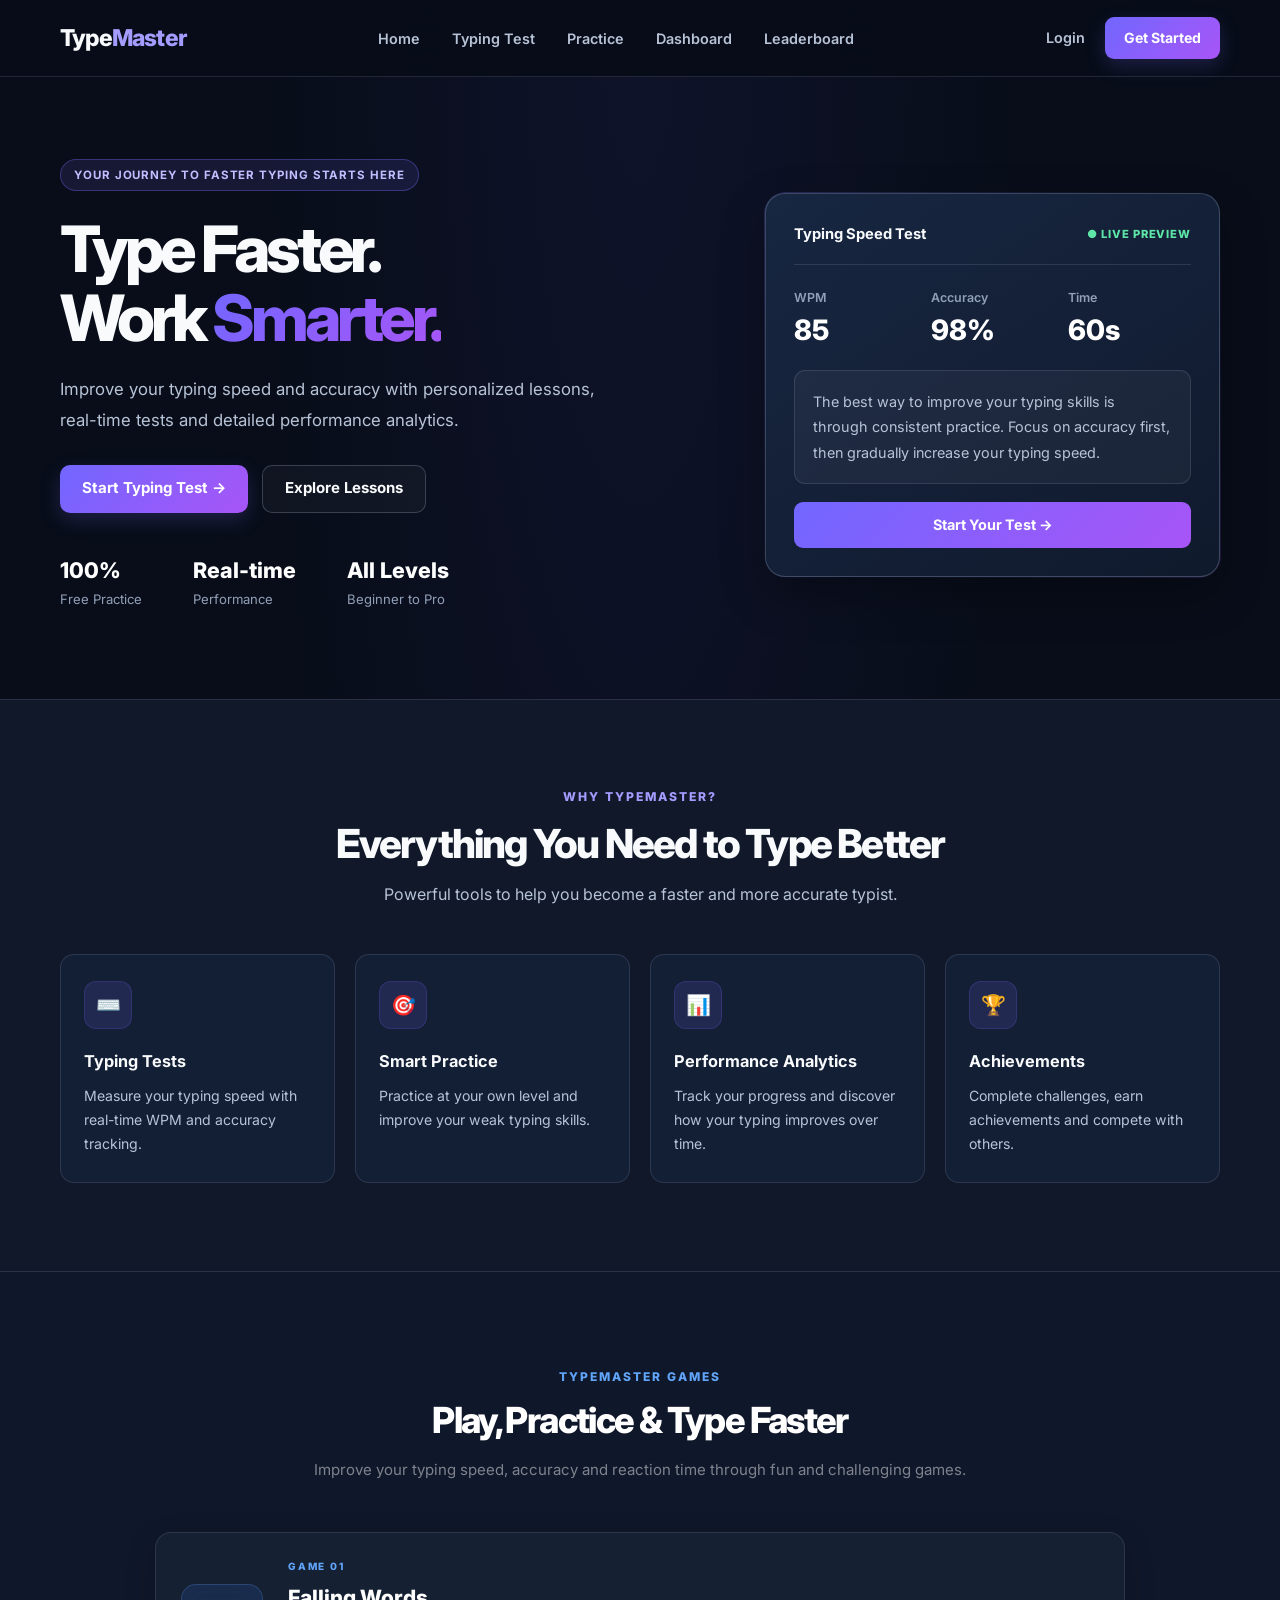
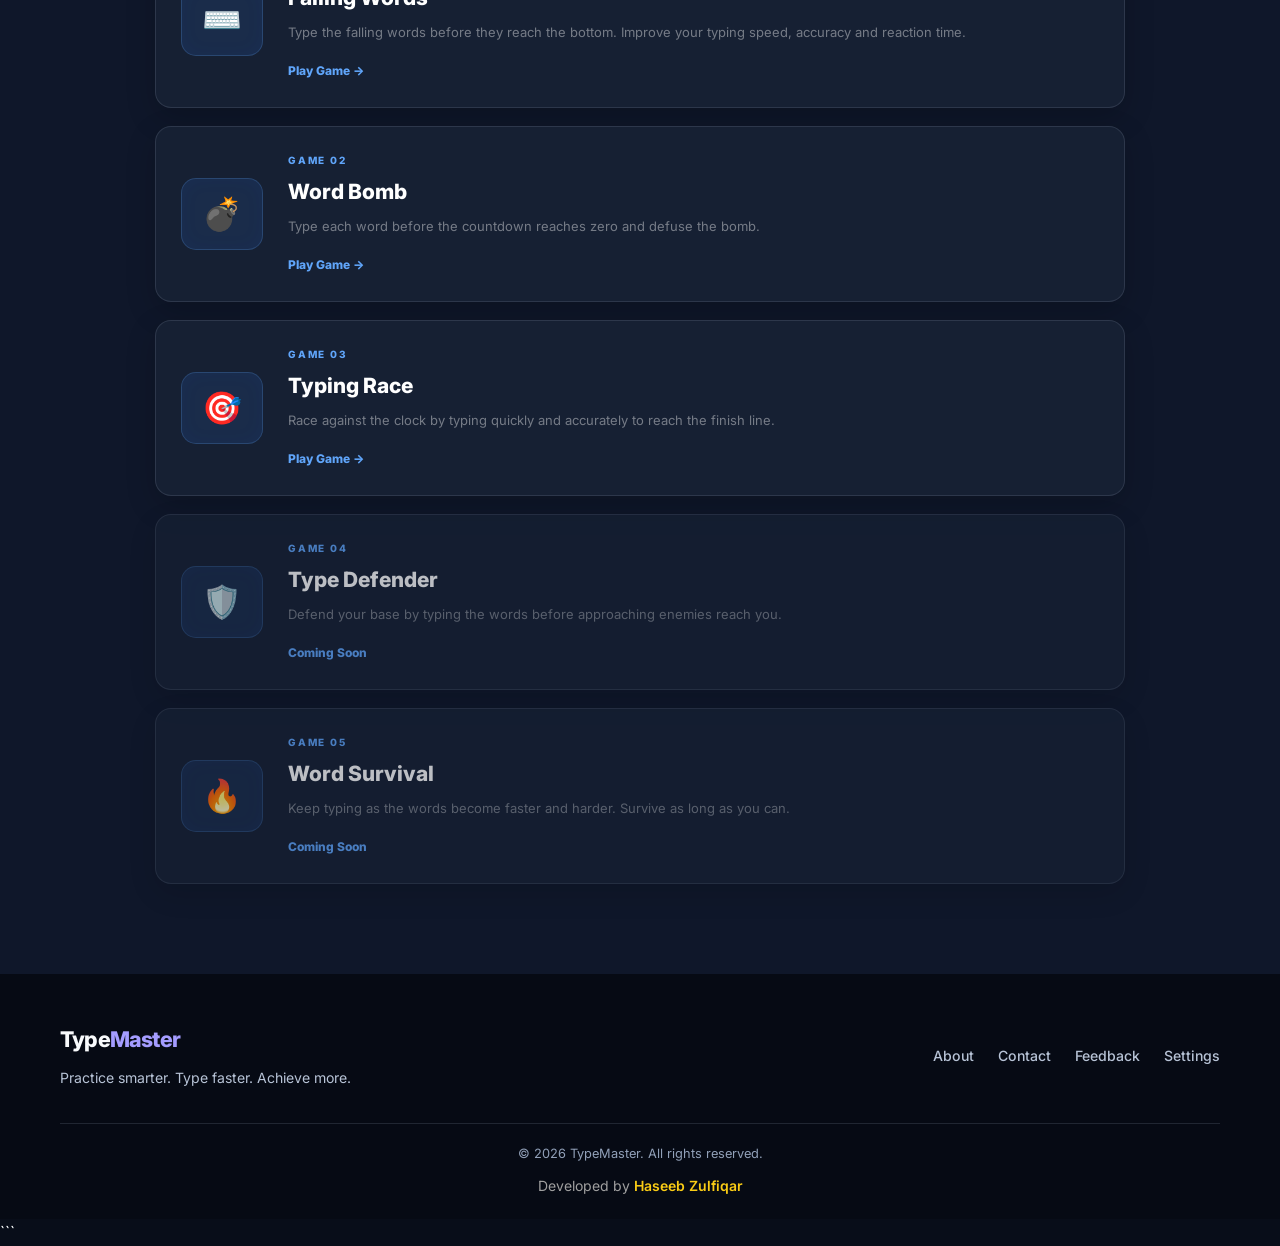
==== frontend/index.html @ ad38b355 "Initial TypeMaster website" ====
<!DOCTYPE html>
<html lang="en">
<head>
    <meta charset="UTF-8">
    <meta name="viewport" content="width=device-width, initial-scale=1.0">

    <meta name="description" content="Improve your typing speed, accuracy and keyboard skills with professional typing tests and practice lessons.">

    <title>TypeMaster - Improve Your Typing Speed</title>

    <!-- Website Styles -->
    <link rel="stylesheet" href="css/style.css">
    <link rel="stylesheet" href="css/themes.css">
    <link rel="stylesheet" href="css/responsive.css">
</head>

<body>

    <!-- Header -->
    <header class="header">
        <nav class="navbar">

            <a href="index.html" class="logo">
                Type<span>Master</span>
            </a>

            <ul class="nav-links">
                <li><a href="index.html">Home</a></li>
                <li><a href="pages/practice.html">Typing Test</a></li>
                <li><a href="pages/lessons.html">Practice</a></li>
                <li><a href="pages/dashboard.html">Dashboard</a></li>
                <li><a href="pages/leaderboard.html">Leaderboard</a></li>
            </ul>

            <div class="nav-actions">
                <a href="pages/login.html" class="login-btn">Login</a>
                <a href="pages/register.html" class="signup-btn">Get Started</a>
            </div>

        </nav>
    </header>


    <!-- Hero Section -->
    <main>

        <section class="hero">

            <div class="hero-content">

                <span class="hero-label">
                    YOUR JOURNEY TO FASTER TYPING STARTS HERE
                </span>

                <h1>
                    Type Faster.<br>
                    Work <span>Smarter.</span>
                </h1>

                <p>
                    Improve your typing speed and accuracy with
                    personalized lessons, real-time tests and
                    detailed performance analytics.
                </p>

                <div class="hero-buttons">
                    <a href="pages/practice.html" class="primary-btn">
                        Start Typing Test →
                    </a>

                    <a href="pages/lessons.html" class="secondary-btn">
                        Explore Lessons
                    </a>
                </div>

                <div class="hero-stats">
                    <div>
                        <h3>100%</h3>
                        <p>Free Practice</p>
                    </div>

                    <div>
                        <h3>Real-time</h3>
                        <p>Performance</p>
                    </div>

                    <div>
                        <h3>All Levels</h3>
                        <p>Beginner to Pro</p>
                    </div>
                </div>

            </div>


            <!-- Typing Preview -->
            <div class="typing-preview">

                <div class="preview-header">
                    <span>Typing Speed Test</span>
                    <span class="live-status">● LIVE PREVIEW</span>
                </div>

                <div class="preview-stats">
                    <div>
                        <small>WPM</small>
                        <h2>85</h2>
                    </div>

                    <div>
                        <small>Accuracy</small>
                        <h2>98%</h2>
                    </div>

                    <div>
                        <small>Time</small>
                        <h2>60s</h2>
                    </div>
                </div>

                <div class="preview-text">
                    The best way to improve your typing
                    skills is through consistent practice.
                    Focus on accuracy first, then gradually
                    increase your typing speed.
                </div>

                <a href="pages/practice.html" class="preview-button">
                    Start Your Test →
                </a>

            </div>

        </section>


        <!-- Features Section -->
        <section class="features">

            <div class="section-heading">
                <span>WHY TYPEMASTER?</span>
                <h2>Everything You Need to Type Better</h2>
                <p>
                    Powerful tools to help you become a faster
                    and more accurate typist.
                </p>
            </div>

            <div class="feature-grid">

                <article class="feature-card">

                    <div class="feature-icon">⌨️</div>

                    <h3>Typing Tests</h3>

                    <p>
                        Measure your typing speed with real-time
                        WPM and accuracy tracking.
                    </p>

                </article>


                <article class="feature-card">

                    <div class="feature-icon">🎯</div>

                    <h3>Smart Practice</h3>

                    <p>
                        Practice at your own level and improve
                        your weak typing skills.
                    </p>

                </article>


                <article class="feature-card">

                    <div class="feature-icon">📊</div>

                    <h3>Performance Analytics</h3>

                    <p>
                        Track your progress and discover how
                        your typing improves over time.
                    </p>

                </article>


                <article class="feature-card">

                    <div class="feature-icon">🏆</div>

                    <h3>Achievements</h3>

                    <p>
                        Complete challenges, earn achievements
                        and compete with others.
                    </p>

                </article>

            </div>

        </section>


        <!-- ========================================== -->
        <!-- Typing Games Section -->
        <!-- ========================================== -->

        <section class="typing-games">

            <div class="section-heading">

                <span>TYPEMASTER GAMES</span>

                <h2>
                    Play, Practice & Type Faster
                </h2>

                <p>
                    Improve your typing speed, accuracy and
                    reaction time through fun and challenging games.
                </p>

            </div>


            <div class="games-list">


                <!-- ================================== -->
                <!-- GAME 01 - FALLING WORDS -->
                <!-- ================================== -->

                <a href="pages/games/falling-words.html"
                   class="game-card">

                    <div class="game-icon">
                        ⌨️
                    </div>


                    <div class="game-info">

                        <span class="game-number">
                            GAME 01
                        </span>

                        <h3>
                            Falling Words
                        </h3>

                        <p>
                            Type the falling words before they
                            reach the bottom. Improve your typing
                            speed, accuracy and reaction time.
                        </p>


                        <span class="game-button">
                            Play Game →
                        </span>

                    </div>

                </a>



<!-- ================================== -->
<!-- GAME 02 - WORD BOMB -->
<!-- ================================== -->

<a href="pages/games/word-bomb.html"
   class="game-card">

    <div class="game-icon">
        💣
    </div>

    <div class="game-info">

        <span class="game-number">
            GAME 02
        </span>

        <h3>
            Word Bomb
        </h3>

        <p>
            Type each word before the countdown
            reaches zero and defuse the bomb.
        </p>

        <span class="game-button">
            Play Game →
        </span>

    </div>

</a>


               <!-- GAME 03 - TYPING RACE -->
<!-- ================================== -->

<a href="pages/games/typing-race.html"
   class="game-card">

    <div class="game-icon">
        🎯
    </div>

    <div class="game-info">

        <span class="game-number">
            GAME 03
        </span>

        <h3>
            Typing Race
        </h3>

        <p>
            Race against the clock by typing
            quickly and accurately to reach
            the finish line.
        </p>

        <span class="game-button">
            Play Game →
        </span>

    </div>

</a>



                <!-- ================================== -->
                <!-- GAME 04 - TYPE DEFENDER -->
                <!-- ================================== -->

                <a href="#"
                   class="game-card">

                    <div class="game-icon">
                        🛡️
                    </div>


                    <div class="game-info">

                        <span class="game-number">
                            GAME 04
                        </span>

                        <h3>
                            Type Defender
                        </h3>

                        <p>
                            Defend your base by typing the words
                            before approaching enemies reach you.
                        </p>


                        <span class="game-button">
                            Coming Soon
                        </span>

                    </div>

                </a>



                <!-- ================================== -->
                <!-- GAME 05 - WORD SURVIVAL -->
                <!-- ================================== -->

                <a href="#"
                   class="game-card">

                    <div class="game-icon">
                        🔥
                    </div>


                    <div class="game-info">

                        <span class="game-number">
                            GAME 05
                        </span>

                        <h3>
                            Word Survival
                        </h3>

                        <p>
                            Keep typing as the words become
                            faster and harder. Survive as long
                            as you can.
                        </p>


                        <span class="game-button">
                            Coming Soon
                        </span>

                    </div>

                </a>


            </div>

        </section>

    </main>


    <!-- Footer -->
    <footer class="footer">

        <div class="footer-content">

            <div>

                <a href="index.html" class="logo">
                    Type<span>Master</span>
                </a>

                <p>
                    Practice smarter. Type faster. Achieve more.
                </p>

            </div>


            <div class="footer-links">

                <a href="pages/about.html">
                    About
                </a>

                <a href="pages/contact.html">
                    Contact
                </a>

                <a href="pages/feedback.html">
                    Feedback
                </a>

                <a href="pages/settings.html">
                    Settings
                </a>

            </div>

        </div>


       
<p class="copyright">
    &copy; 2026 TypeMaster. All rights reserved.
</p>

<p class="developer-credit">
    Developed by <strong>Haseeb Zulfiqar</strong>
</p>


    </footer>


    <script src="js/app.js"></script>

</body>
</html>
```
---- frontend/css/style.css ----
/* =========================================================
   TYPEMASTER — PROFESSIONAL RESPONSIVE STYLESHEET
   Clear typography • Balanced spacing • Modern dark UI
   ========================================================= */

@import url('https://fonts.googleapis.com/css2?family=Inter:wght@400;500;600;700;800&display=swap');

:root {
    color-scheme: dark;
    --bg-primary: #080d19;
    --bg-secondary: #10182a;
    --bg-card: #131f35;
    --bg-card-hover: #172640;

    --text-primary: #f8fafc;
    --text-secondary: #b7c3d6;
    --text-muted: #91a0b8;

    --accent: #786cff;
    --accent-light: #a49cff;
    --accent-gradient: linear-gradient(135deg, #7167ff 0%, #a855f7 100%);

    --border: rgba(190, 205, 230, 0.14);
    --border-strong: rgba(190, 205, 230, 0.23);

    --radius-sm: 9px;
    --radius: 14px;
    --radius-lg: 20px;
    --shadow-card: 0 18px 45px rgba(0, 0, 0, 0.28);
    --transition: 220ms ease;

    --container: 1160px;
}

/* Reset and base */
*,
*::before,
*::after {
    box-sizing: border-box;
    margin: 0;
    padding: 0;
}

html {
    scroll-behavior: smooth;
    font-size: 16px;
    scroll-padding-top: 88px;
}

body {
    min-height: 100vh;
    display: flex;
    flex-direction: column;
    overflow-x: hidden;
    background:
        radial-gradient(ellipse at 50% 0%, rgba(91, 79, 220, 0.09), transparent 42%),
        var(--bg-primary);
    color: var(--text-primary);
    font-family: 'Inter', sans-serif;
    font-size: 16px;
    line-height: 1.65;
    -webkit-font-smoothing: antialiased;
    text-rendering: optimizeLegibility;
}

img {
    display: block;
    max-width: 100%;
}

a {
    color: inherit;
    text-decoration: none;
}

button,
input,
textarea,
select {
    font: inherit;
}

button {
    cursor: pointer;
    border: 0;
}

::selection {
    color: #fff;
    background: var(--accent);
}

:focus-visible {
    outline: 3px solid var(--accent-light);
    outline-offset: 3px;
}

/* Shared layout */
.navbar,
.hero,
.feature-grid,
.footer-content,
.copyright {
    width: min(var(--container), calc(100% - 48px));
    margin-inline: auto;
}

/* Navigation */
.header {
    position: sticky;
    top: 0;
    z-index: 1000;
    width: 100%;
    background: rgba(8, 13, 25, 0.91);
    border-bottom: 1px solid var(--border);
    backdrop-filter: blur(18px);
    -webkit-backdrop-filter: blur(18px);
}

.navbar {
    min-height: 76px;
    display: flex;
    align-items: center;
    justify-content: space-between;
    gap: 28px;
}

.logo {
    flex-shrink: 0;
    color: var(--text-primary);
    font-size: 1.45rem;
    font-weight: 800;
    letter-spacing: -0.8px;
}

.logo span {
    color: var(--accent-light);
}

.nav-links {
    display: flex;
    align-items: center;
    gap: clamp(18px, 2.5vw, 34px);
    list-style: none;
}

.nav-links a,
.login-btn {
    color: var(--text-secondary);
    font-size: 0.9rem;
    font-weight: 600;
    transition: color var(--transition);
}

.nav-links a:hover,
.login-btn:hover {
    color: #fff;
}

.nav-actions {
    display: flex;
    align-items: center;
    gap: 20px;
}

.signup-btn {
    display: inline-flex;
    align-items: center;
    justify-content: center;
    min-height: 42px;
    padding: 0 19px;
    border-radius: var(--radius-sm);
    background: var(--accent-gradient);
    color: #fff;
    font-size: 0.88rem;
    font-weight: 700;
    box-shadow: 0 7px 20px rgba(120, 108, 255, 0.2);
    transition: transform var(--transition), box-shadow var(--transition);
}

.signup-btn:hover,
.primary-btn:hover {
    transform: translateY(-2px);
    box-shadow: 0 10px 26px rgba(120, 108, 255, 0.34);
}

/* Hero section */
.hero {
    min-height: 570px;
    padding-block: 82px 88px;
    display: grid;
    grid-template-columns: minmax(0, 1.08fr) minmax(360px, 0.92fr);
    align-items: center;
    gap: clamp(44px, 7vw, 100px);
}

.hero-content {
    max-width: 620px;
}

.hero-label {
    display: inline-flex;
    align-items: center;
    margin-bottom: 23px;
    padding: 7px 13px;
    border: 1px solid rgba(120, 108, 255, 0.34);
    border-radius: 999px;
    background: rgba(120, 108, 255, 0.12);
    color: #c2bdff;
    font-size: 0.72rem;
    font-weight: 700;
    letter-spacing: 0.08em;
    line-height: 1.4;
}

.hero h1 {
    margin-bottom: 22px;
    color: var(--text-primary);
    font-size: clamp(2.8rem, 5vw, 4.25rem);
    font-weight: 800;
    line-height: 1.08;
    letter-spacing: -0.065em;
}

.hero h1 span {
    background: var(--accent-gradient);
    -webkit-background-clip: text;
    background-clip: text;
    color: transparent;
}

.hero-content > p {
    max-width: 550px;
    margin-bottom: 30px;
    color: var(--text-secondary);
    font-size: 1.05rem;
    line-height: 1.8;
}

.hero-buttons {
    display: flex;
    align-items: center;
    flex-wrap: wrap;
    gap: 14px;
}

.primary-btn,
.secondary-btn {
    min-height: 48px;
    display: inline-flex;
    align-items: center;
    justify-content: center;
    padding: 0 22px;
    border-radius: 10px;
    font-size: 0.94rem;
    font-weight: 700;
    text-align: center;
    transition: transform var(--transition), background var(--transition),
                border-color var(--transition), box-shadow var(--transition);
}

.primary-btn {
    background: var(--accent-gradient);
    color: #fff;
    box-shadow: 0 7px 20px rgba(120, 108, 255, 0.2);
}

.secondary-btn {
    border: 1px solid var(--border-strong);
    background: rgba(255, 255, 255, 0.035);
    color: var(--text-primary);
}

.secondary-btn:hover {
    transform: translateY(-2px);
    border-color: rgba(164, 156, 255, 0.55);
    background: rgba(255, 255, 255, 0.075);
}

.hero-stats {
    display: flex;
    flex-wrap: wrap;
    gap: clamp(28px, 4vw, 52px);
    margin-top: 43px;
}

.hero-stats h3 {
    color: #fff;
    font-size: 1.35rem;
    font-weight: 800;
    line-height: 1.3;
}

.hero-stats p {
    margin-top: 5px;
    color: var(--text-muted);
    font-size: 0.82rem;
}

/* Typing preview card */
.typing-preview {
    position: relative;
    justify-self: end;
    width: 100%;
    max-width: 455px;
    padding: 28px;
    border: 1px solid var(--border-strong);
    border-radius: var(--radius-lg);
    background: linear-gradient(145deg, #172641 0%, #101a2d 100%);
    box-shadow: var(--shadow-card);
}

.typing-preview::before {
    position: absolute;
    z-index: -1;
    content: "";
    inset: -2px;
    border-radius: calc(var(--radius-lg) + 2px);
    background: linear-gradient(135deg, rgba(120, 108, 255, 0.6), transparent 55%, rgba(168, 85, 247, 0.45));
    opacity: 0.45;
}

.preview-header {
    display: flex;
    align-items: center;
    justify-content: space-between;
    gap: 12px;
    padding-bottom: 18px;
    border-bottom: 1px solid var(--border);
    color: var(--text-primary);
    font-size: 0.92rem;
    font-weight: 700;
}

.live-status {
    color: #5ee6a8;
    font-size: 0.7rem;
    font-weight: 800;
    letter-spacing: 0.08em;
    text-transform: uppercase;
}

.preview-stats {
    display: grid;
    grid-template-columns: repeat(3, minmax(0, 1fr));
    gap: 14px;
    margin-block: 23px;
}

.preview-stats small {
    display: block;
    color: var(--text-muted);
    font-size: 0.78rem;
    font-weight: 600;
}

.preview-stats h2 {
    margin-top: 5px;
    color: #fff;
    font-size: clamp(1.45rem, 2.2vw, 1.85rem);
    font-weight: 800;
    line-height: 1.2;
}

.preview-text {
    padding: 18px;
    border: 1px solid var(--border);
    border-radius: 11px;
    background: rgba(255, 255, 255, 0.045);
    color: var(--text-secondary);
    font-size: 0.9rem;
    line-height: 1.75;
}

.preview-button {
    display: flex;
    align-items: center;
    justify-content: center;
    min-height: 46px;
    margin-top: 18px;
    padding: 10px 16px;
    border-radius: 9px;
    background: var(--accent-gradient);
    color: #fff;
    font-size: 0.9rem;
    font-weight: 700;
    text-align: center;
    transition: transform var(--transition), box-shadow var(--transition);
}

.preview-button:hover {
    transform: translateY(-2px);
    box-shadow: 0 8px 22px rgba(120, 108, 255, 0.3);
}

/* Features section */
.features {
    padding: 82px 24px 88px;
    border-top: 1px solid var(--border);
    border-bottom: 1px solid var(--border);
    background: var(--bg-secondary);
}

.section-heading {
    max-width: 720px;
    margin: 0 auto 46px;
    text-align: center;
}

.section-heading > span {
    color: var(--accent-light);
    font-size: 0.76rem;
    font-weight: 800;
    letter-spacing: 0.16em;
    text-transform: uppercase;
}

.section-heading h2 {
    margin: 12px 0 13px;
    color: var(--text-primary);
    font-size: clamp(1.8rem, 3.5vw, 2.5rem);
    font-weight: 800;
    line-height: 1.2;
    letter-spacing: -0.045em;
}

.section-heading p {
    color: var(--text-secondary);
    font-size: 1rem;
    line-height: 1.7;
}

.feature-grid {
    display: grid;
    grid-template-columns: repeat(4, minmax(0, 1fr));
    gap: 20px;
}

.feature-card {
    min-height: 190px;
    padding: 26px 23px;
    border: 1px solid var(--border);
    border-radius: var(--radius);
    background: var(--bg-card);
    transition: transform var(--transition), border-color var(--transition),
                background var(--transition), box-shadow var(--transition);
}

.feature-card:hover {
    transform: translateY(-5px);
    border-color: rgba(120, 108, 255, 0.5);
    background: var(--bg-card-hover);
    box-shadow: 0 14px 32px rgba(0, 0, 0, 0.2);
}

.feature-icon {
    width: 48px;
    height: 48px;
    display: grid;
    place-items: center;
    margin-bottom: 19px;
    border: 1px solid rgba(120, 108, 255, 0.18);
    border-radius: 12px;
    background: rgba(120, 108, 255, 0.14);
    font-size: 1.25rem;
}

.feature-card h3 {
    margin-bottom: 9px;
    color: var(--text-primary);
    font-size: 1.02rem;
    font-weight: 700;
}

.feature-card p {
    color: var(--text-secondary);
    font-size: 0.88rem;
    line-height: 1.7;
}

/* Footer */
.footer {
    margin-top: auto;
    padding: 48px 24px 22px;
    background: #060a14;
}

.footer-content {
    display: flex;
    align-items: center;
    justify-content: space-between;
    flex-wrap: wrap;
    gap: 28px;
}

.footer-content .logo {
    font-size: 1.35rem;
}

.footer-content p {
    margin-top: 8px;
    color: var(--text-secondary);
    font-size: 0.88rem;
}

.footer-links {
    display: flex;
    flex-wrap: wrap;
    gap: 24px;
}

.footer-links a {
    color: var(--text-secondary);
    font-size: 0.88rem;
    font-weight: 500;
    transition: color var(--transition);
}

.footer-links a:hover {
    color: #fff;
}

.copyright {
    margin-top: 34px;
    padding-top: 19px;
    border-top: 1px solid var(--border);
    color: var(--text-muted);
    font-size: 0.8rem;
    text-align: center;
}

/* Tablet */
@media (max-width: 1000px) {
    .hero {
        min-height: auto;
        grid-template-columns: minmax(0, 1fr) minmax(300px, 0.9fr);
        gap: 38px;
        padding-block: 72px;
    }

    .feature-grid {
        grid-template-columns: repeat(2, minmax(0, 1fr));
    }
}

/* Mobile navigation and hero */
@media (max-width: 760px) {
    .navbar {
        min-height: 68px;
        gap: 16px;
    }

    .nav-links {
        display: none;
    }

    .nav-actions {
        gap: 14px;
    }

    .hero {
        grid-template-columns: 1fr;
        gap: 42px;
        padding-block: 62px;
        text-align: center;
    }

    .hero-content {
        max-width: 650px;
        margin-inline: auto;
    }

    .hero-content > p {
        margin-inline: auto;
    }

    .hero-buttons,
    .hero-stats {
        justify-content: center;
    }

    .typing-preview {
        justify-self: center;
        max-width: 520px;
        text-align: left;
    }

    .features {
        padding-block: 68px;
    }
}

/* Small phones */
@media (max-width: 520px) {
    html {
        font-size: 15px;
    }

    .navbar,
    .hero,
    .feature-grid,
    .footer-content,
    .copyright {
        width: min(100% - 32px, var(--container));
    }

    .logo {
        font-size: 1.25rem;
    }

    .login-btn {
        font-size: 0.82rem;
    }

    .signup-btn {
        min-height: 39px;
        padding-inline: 13px;
        font-size: 0.8rem;
    }

    .hero {
        padding-block: 50px 58px;
    }

    .hero h1 {
        font-size: clamp(2.35rem, 11vw, 3.15rem);
        letter-spacing: -0.055em;
    }

    .hero-content > p {
        font-size: 0.98rem;
    }

    .hero-stats {
        gap: 22px;
        margin-top: 34px;
    }

    .hero-stats h3 {
        font-size: 1.18rem;
    }

    .typing-preview {
        padding: 21px;
    }

    .preview-stats {
        gap: 8px;
    }

    .preview-stats h2 {
        font-size: 1.35rem;
    }

    .preview-text {
        padding: 15px;
        font-size: 0.86rem;
    }

    .features {
        padding: 58px 16px 64px;
    }

    .section-heading {
        margin-bottom: 32px;
    }

    .section-heading h2 {
        font-size: 1.8rem;
    }

    .feature-grid {
        grid-template-columns: 1fr;
        gap: 14px;
    }

    .feature-card {
        min-height: auto;
        padding: 23px;
    }

    .footer {
        padding: 38px 16px 20px;
    }

    .footer-content {
        align-items: flex-start;
        flex-direction: column;
    }

    .footer-links {
        gap: 16px 21px;
    }
}

/* Reduced motion accessibility */
@media (prefers-reduced-motion: reduce) {
    *,
    *::before,
    *::after {
        scroll-behavior: auto !important;
        transition-duration: 0.01ms !important;
        animation-duration: 0.01ms !important;
        animation-iteration-count: 1 !important;
    }
}



/* ==========================================
   TYPEMASTER - CHARACTER HIGHLIGHT STYLES
========================================== */

/* CLASSIC MODE */

#passage .correct-char {
    color: #22c55e;
    opacity: 1;
}

#passage .wrong-char {
    color: #ff4d4f;
    background: rgba(255, 60, 60, 0.20);
    border-radius: 3px;
    opacity: 1;
}

#passage .remaining-char {
    color: inherit;
    opacity: 1;
}


/* LIVE HIGHLIGHT MODE */

#passage.live-typing-area {
    outline: none;
    white-space: pre-wrap;
    overflow-wrap: anywhere;
    cursor: text;
    user-select: none;
    min-height: 100px;
}

/* Untyped text stays faded */

#passage.live-typing-area .remaining-char {
    opacity: 0.22;
    color: #aab6ca;
    transition: opacity 0.12s ease;
}

/* Typed correct text becomes clear */

#passage.live-typing-area .correct-char {
    opacity: 1;
    color: #22e58b;
}

/* Typed wrong text becomes clear and red */

#passage.live-typing-area .wrong-char {
    opacity: 1;
    color: #ffffff;
    background: rgba(255, 55, 65, 0.85);
    border-radius: 3px;
}

/* Current typing position */

#passage .current-position {
    display: inline-block;
    width: 2px;
    height: 1.15em;
    background: #8b5cf6;
    vertical-align: middle;
    animation: typingCursor 0.8s infinite;
}

@keyframes typingCursor {
    0%, 100% {
        opacity: 1;
    }
    50% {
        opacity: 0.2;
    }
}

/* Hide textarea in Live Mode */

#typingInput[hidden] {
    display: none !important;
}

/* ==========================================
   TYPEMASTER - TYPING BOX SIZE IMPROVEMENT
========================================== */

/* Typing passage box - Both Modes */

#passage {
    width: 100%;
    max-width: 100%;
    min-height: 90px;
    padding: 16px 22px;
    margin: 0 auto;

    font-size: 19px;
    line-height: 1.8;
    letter-spacing: 0.3px;

    border-radius: 12px;
    overflow-wrap: break-word;
}

/* Classic Mode */

#passage:not(.live-typing-area) {
    min-height: 90px;
    max-height: 160px;
    overflow-y: auto;
}

/* Live Highlight Mode */

#passage.live-typing-area {
    min-height: 90px;
    max-height: 160px;
    overflow-y: auto;
    padding: 16px 22px;
}

/* Mobile Responsive */

@media (max-width: 600px) {
    #passage {
        min-height: 80px;
        padding: 13px 15px;
        font-size: 16px;
        line-height: 1.75;
    }

    #passage:not(.live-typing-area),
    #passage.live-typing-area {
        max-height: 180px;
    }
}

/* =========================================================
   TYPEMASTER — ABOUT PAGE
   Professional Design • Responsive Layout • Dark UI
========================================================= */

/* About Page Base */

.about-page {
    width: 100%;
    overflow: hidden;
}

.about-page section {
    width: 100%;
}

/* 01. About Hero */

.about-hero {
    position: relative;
    min-height: 440px;
    display: flex;
    align-items: center;
    justify-content: center;
    padding: 90px 24px;
    text-align: center;
    background:
        radial-gradient(ellipse at 50% 20%,
        rgba(120, 108, 255, 0.18),
        transparent 65%);
}

.about-hero-content {
    width: 100%;
    max-width: 820px;
    margin-inline: auto;
}

.about-label,
.about-section-heading > span,
.commitment-content > span,
.about-cta > span {
    display: inline-block;
    margin-bottom: 17px;
    color: var(--accent-light);
    font-size: 0.76rem;
    font-weight: 800;
    letter-spacing: 0.15em;
}

.about-hero h1 {
    margin-bottom: 22px;
    font-size: clamp(2.8rem, 6vw, 4.5rem);
    font-weight: 800;
    line-height: 1.12;
    letter-spacing: -0.065em;
}

.about-hero h1 span {
    background: var(--accent-gradient);
    -webkit-background-clip: text;
    background-clip: text;
    color: transparent;
}

.about-hero-content > p {
    max-width: 690px;
    margin: 0 auto 30px;
    color: var(--text-secondary);
    font-size: 1.05rem;
    line-height: 1.85;
}

.about-hero-buttons {
    display: flex;
    align-items: center;
    justify-content: center;
    flex-wrap: wrap;
    gap: 14px;
}

/* Shared About Sections */

.about-section {
    padding: 85px 24px;
    border-top: 1px solid var(--border);
}

.about-section-heading {
    max-width: 740px;
    margin: 0 auto 45px;
    text-align: center;
}

.about-section-heading h2 {
    color: var(--text-primary);
    font-size: clamp(1.8rem, 3.5vw, 2.55rem);
    font-weight: 800;
    line-height: 1.25;
    letter-spacing: -0.045em;
}

.about-section-heading > p {
    margin-top: 13px;
    color: var(--text-secondary);
    font-size: 0.98rem;
    line-height: 1.75;
}

/* 02. Who We Are */

.who-we-are {
    background: var(--bg-secondary);
}

.about-text-content {
    max-width: 820px;
    margin-inline: auto;
    padding: 32px 36px;
    border: 1px solid var(--border);
    border-radius: var(--radius-lg);
    background: var(--bg-card);
    box-shadow: var(--shadow-card);
}

.about-text-content p {
    color: var(--text-secondary);
    font-size: 0.98rem;
    line-height: 1.9;
}

.about-text-content p + p {
    margin-top: 18px;
}

/* 03. Mission & Vision */

.mission-vision-grid {
    width: min(900px, 100%);
    display: grid;
    grid-template-columns: repeat(2, minmax(0, 1fr));
    gap: 24px;
    margin-inline: auto;
}

.about-info-card {
    position: relative;
    padding: 34px;
    border: 1px solid var(--border);
    border-radius: var(--radius-lg);
    background: linear-gradient(
        145deg,
        var(--bg-card),
        var(--bg-secondary)
    );
    transition: transform var(--transition),
                border-color var(--transition),
                box-shadow var(--transition);
}

.about-info-card:hover {
    transform: translateY(-6px);
    border-color: rgba(120, 108, 255, 0.55);
    box-shadow: var(--shadow-card);
}

.about-card-icon {
    width: 54px;
    height: 54px;
    display: grid;
    place-items: center;
    margin-bottom: 22px;
    border: 1px solid rgba(120, 108, 255, 0.22);
    border-radius: 14px;
    background: rgba(120, 108, 255, 0.14);
    font-size: 1.5rem;
}

.about-info-card h3,
.about-offer-card h3 {
    margin-bottom: 12px;
    color: var(--text-primary);
    font-size: 1.18rem;
    font-weight: 700;
}

.about-info-card p,
.about-offer-card p {
    color: var(--text-secondary);
    font-size: 0.91rem;
    line-height: 1.8;
}

/* 04. What We Offer */

.what-we-offer {
    background: var(--bg-secondary);
}

.about-offer-grid {
    width: min(var(--container), 100%);
    display: grid;
    grid-template-columns: repeat(3, minmax(0, 1fr));
    gap: 20px;
    margin-inline: auto;
}

.about-offer-card {
    padding: 28px 25px;
    border: 1px solid var(--border);
    border-radius: var(--radius);
    background: var(--bg-card);
    transition: transform var(--transition),
                border-color var(--transition),
                background var(--transition),
                box-shadow var(--transition);
}

.about-offer-card:hover {
    transform: translateY(-5px);
    border-color: rgba(120, 108, 255, 0.5);
    background: var(--bg-card-hover);
    box-shadow: 0 14px 32px rgba(0, 0, 0, 0.2);
}

.about-offer-card .about-card-icon {
    margin-bottom: 20px;
}

/* 05. Why Choose Us */

.why-choose-grid {
    width: min(900px, 100%);
    display: grid;
    grid-template-columns: repeat(2, minmax(0, 1fr));
    gap: 20px;
    margin-inline: auto;
}

.why-item {
    display: flex;
    align-items: flex-start;
    gap: 17px;
    padding: 23px;
    border: 1px solid var(--border);
    border-radius: var(--radius);
    background: var(--bg-card);
    transition: border-color var(--transition),
                transform var(--transition);
}

.why-item:hover {
    transform: translateY(-3px);
    border-color: rgba(120, 108, 255, 0.45);
}

.why-item > span {
    width: 34px;
    height: 34px;
    flex-shrink: 0;
    display: grid;
    place-items: center;
    border-radius: 50%;
    background: rgba(94, 230, 168, 0.12);
    color: #5ee6a8;
    font-size: 1.1rem;
    font-weight: 800;
}

.why-item h3 {
    margin-bottom: 6px;
    color: var(--text-primary);
    font-size: 0.98rem;
    font-weight: 700;
}

.why-item p {
    color: var(--text-secondary);
    font-size: 0.87rem;
    line-height: 1.7;
}

/* 06. Our Commitment */

.commitment-section {
    background: var(--bg-secondary);
}

.commitment-content {
    max-width: 780px;
    margin-inline: auto;
    padding: 45px 35px;
    border: 1px solid rgba(120, 108, 255, 0.28);
    border-radius: var(--radius-lg);
    background:
        radial-gradient(
            ellipse at top right,
            rgba(120, 108, 255, 0.16),
            transparent 65%
        ),
        var(--bg-card);
    text-align: center;
}

.commitment-content h2 {
    margin-bottom: 17px;
    color: var(--text-primary);
    font-size: clamp(1.8rem, 3.5vw, 2.4rem);
    font-weight: 800;
    line-height: 1.25;
    letter-spacing: -0.04em;
}

.commitment-content p {
    color: var(--text-secondary);
    font-size: 0.98rem;
    line-height: 1.9;
}

/* 07. Call To Action */

.about-cta {
    position: relative;
    padding: 95px 24px;
    background:
        radial-gradient(
            ellipse at 50% 100%,
            rgba(120, 108, 255, 0.19),
            transparent 65%
        );
    text-align: center;
}

.about-cta h2 {
    max-width: 700px;
    margin: 0 auto 17px;
    color: var(--text-primary);
    font-size: clamp(2rem, 4.5vw, 3rem);
    font-weight: 800;
    line-height: 1.2;
    letter-spacing: -0.05em;
}

.about-cta > p {
    max-width: 600px;
    margin: 0 auto 28px;
    color: var(--text-secondary);
    font-size: 0.98rem;
    line-height: 1.8;
}

.about-cta .primary-btn {
    display: inline-flex;
}

/* About Page Tablet Responsive */

@media (max-width: 900px) {

    .about-offer-grid {
        grid-template-columns: repeat(2, minmax(0, 1fr));
    }

    .about-section {
        padding-block: 70px;
    }

}

/* About Page Mobile Responsive */

@media (max-width: 650px) {

    .about-hero {
        min-height: auto;
        padding: 75px 20px;
    }

    .about-hero h1 {
        font-size: clamp(2.4rem, 10vw, 3.3rem);
    }

    .about-hero-content > p {
        font-size: 0.96rem;
    }

    .about-hero-buttons {
        flex-direction: column;
        align-items: stretch;
        max-width: 310px;
        margin-inline: auto;
    }

    .about-hero-buttons a {
        width: 100%;
    }

    .about-section {
        padding: 62px 18px;
    }

    .about-section-heading {
        margin-bottom: 32px;
    }

    .about-section-heading h2 {
        font-size: 1.85rem;
    }

    .mission-vision-grid,
    .about-offer-grid,
    .why-choose-grid {
        grid-template-columns: 1fr;
    }

    .about-info-card {
        padding: 27px;
    }

    .about-offer-card {
        padding: 25px;
    }

    .about-text-content {
        padding: 25px 22px;
    }

    .commitment-content {
        padding: 35px 23px;
    }

    .about-cta {
        padding: 72px 20px;
    }

}

/* Small Mobile Devices */

@media (max-width: 380px) {

    .about-hero {
        padding-inline: 16px;
    }

    .about-section {
        padding-inline: 15px;
    }

    .about-info-card,
    .about-offer-card {
        padding: 22px;
    }

    .why-item {
        padding: 18px;
        gap: 12px;
    }

    .about-cta h2 {
        font-size: 1.9rem;
    }

}

/* Accessibility: Reduced Motion */

@media (prefers-reduced-motion: reduce) {

    .about-page *,
    .about-page *::before,
    .about-page *::after {
        transition: none !important;
        animation: none !important;
    }

}

/* =========================================================
   TYPEMASTER — CONTACT PAGE
   Premium Contact UI • Dark Theme • Responsive
========================================================= */

.contact-page {
    width: 100%;
    overflow: hidden;
}

.contact-page section {
    width: 100%;
}

/* 01. Contact Hero */

.contact-hero {
    padding: 85px 24px 75px;
    text-align: center;
    background:
        radial-gradient(
            ellipse at 50% 15%,
            rgba(120, 108, 255, 0.19),
            transparent 65%
        );
}

.contact-hero-content {
    max-width: 780px;
    margin-inline: auto;
}

.contact-label,
.contact-section-heading > span,
.contact-form-intro > span,
.contact-cta > span {
    display: inline-block;
    margin-bottom: 17px;
    color: var(--accent-light);
    font-size: 0.76rem;
    font-weight: 800;
    letter-spacing: 0.15em;
}

.contact-hero h1 {
    margin-bottom: 20px;
    color: var(--text-primary);
    font-size: clamp(2.8rem, 6vw, 4.4rem);
    font-weight: 800;
    line-height: 1.12;
    letter-spacing: -0.06em;
}

.contact-hero h1 span {
    background: var(--accent-gradient);
    -webkit-background-clip: text;
    background-clip: text;
    color: transparent;
}

.contact-hero-content > p {
    max-width: 650px;
    margin-inline: auto;
    color: var(--text-secondary);
    font-size: 1.03rem;
    line-height: 1.85;
}

/* Shared Section Heading */

.contact-section-heading {
    max-width: 720px;
    margin: 0 auto 42px;
    text-align: center;
}

.contact-section-heading h2 {
    color: var(--text-primary);
    font-size: clamp(1.8rem, 3.5vw, 2.5rem);
    font-weight: 800;
    line-height: 1.25;
    letter-spacing: -0.045em;
}

.contact-section-heading p {
    margin-top: 12px;
    color: var(--text-secondary);
    font-size: 0.96rem;
    line-height: 1.75;
}

/* 02. Contact Information */

.contact-info-section {
    padding: 75px 24px 85px;
    border-top: 1px solid var(--border);
    background: var(--bg-secondary);
}

.contact-info-grid {
    width: min(var(--container), 100%);
    display: grid;
    grid-template-columns: repeat(3, minmax(0, 1fr));
    gap: 21px;
    margin-inline: auto;
}

.contact-info-card {
    padding: 30px 25px;
    border: 1px solid var(--border);
    border-radius: var(--radius);
    background: var(--bg-card);
    transition: transform var(--transition),
                border-color var(--transition),
                background var(--transition),
                box-shadow var(--transition);
}

.contact-info-card:hover {
    transform: translateY(-5px);
    border-color: rgba(120, 108, 255, 0.5);
    background: var(--bg-card-hover);
    box-shadow: var(--shadow-card);
}

.contact-icon {
    width: 52px;
    height: 52px;
    display: grid;
    place-items: center;
    margin-bottom: 20px;
    border: 1px solid rgba(120, 108, 255, 0.2);
    border-radius: 13px;
    background: rgba(120, 108, 255, 0.14);
    font-size: 1.4rem;
}

.contact-info-card h3 {
    margin-bottom: 10px;
    color: var(--text-primary);
    font-size: 1.08rem;
    font-weight: 700;
}

.contact-info-card p {
    color: var(--text-secondary);
    font-size: 0.9rem;
    line-height: 1.8;
}

/* 03. Contact Form */

.contact-form-section {
    padding: 90px 24px;
}

.contact-form-wrapper {
    width: min(1060px, 100%);
    display: grid;
    grid-template-columns: 0.85fr 1.15fr;
    align-items: start;
    gap: 55px;
    margin-inline: auto;
}

.contact-form-intro {
    padding-top: 15px;
}

.contact-form-intro h2 {
    margin-bottom: 18px;
    color: var(--text-primary);
    font-size: clamp(1.8rem, 3vw, 2.5rem);
    font-weight: 800;
    line-height: 1.25;
    letter-spacing: -0.045em;
}

.contact-form-intro > p {
    color: var(--text-secondary);
    font-size: 0.96rem;
    line-height: 1.9;
}

.contact-note {
    display: flex;
    align-items: flex-start;
    gap: 13px;
    margin-top: 32px;
    padding: 20px;
    border: 1px solid var(--border);
    border-radius: var(--radius);
    background: var(--bg-card);
}

.contact-note > span {
    color: var(--accent-light);
    font-size: 1.2rem;
}

.contact-note p {
    color: var(--text-secondary);
    font-size: 0.87rem;
    line-height: 1.7;
}

/* Form Container */

.contact-form {
    padding: 32px;
    border: 1px solid var(--border-strong);
    border-radius: var(--radius-lg);
    background: linear-gradient(
        145deg,
        #172641,
        #101a2d
    );
    box-shadow: var(--shadow-card);
}

.form-row {
    display: grid;
    grid-template-columns: repeat(2, minmax(0, 1fr));
    gap: 17px;
}

.form-group {
    display: flex;
    flex-direction: column;
    gap: 9px;
    margin-bottom: 21px;
}

.form-group label {
    color: var(--text-primary);
    font-size: 0.88rem;
    font-weight: 700;
}

.form-group input,
.form-group select,
.form-group textarea {
    width: 100%;
    min-height: 48px;
    padding: 12px 14px;
    border: 1px solid var(--border-strong);
    border-radius: 9px;
    outline: none;
    background: rgba(8, 13, 25, 0.72);
    color: var(--text-primary);
    font-size: 0.88rem;
    transition: border-color var(--transition),
                box-shadow var(--transition);
}

.form-group input::placeholder,
.form-group textarea::placeholder {
    color: var(--text-muted);
    opacity: 0.8;
}

.form-group select {
    cursor: pointer;
}

.form-group select option {
    background: var(--bg-secondary);
    color: var(--text-primary);
}

.form-group textarea {
    min-height: 145px;
    resize: vertical;
    line-height: 1.7;
}

.form-group input:focus,
.form-group select:focus,
.form-group textarea:focus {
    border-color: var(--accent);
    box-shadow: 0 0 0 3px rgba(120, 108, 255, 0.13);
}

.character-hint {
    color: var(--text-muted);
    font-size: 0.76rem;
}

.contact-submit-btn {
    width: 100%;
    min-height: 49px;
    padding: 12px 20px;
    border-radius: 9px;
    background: var(--accent-gradient);
    color: #fff;
    font-size: 0.94rem;
    font-weight: 700;
    box-shadow: 0 7px 20px rgba(120, 108, 255, 0.2);
    transition: transform var(--transition),
                box-shadow var(--transition);
}

.contact-submit-btn:hover {
    transform: translateY(-2px);
    box-shadow: 0 10px 26px rgba(120, 108, 255, 0.34);
}

.contact-form-status {
    min-height: 20px;
    margin-top: 13px;
    color: var(--text-secondary);
    font-size: 0.85rem;
    text-align: center;
}

/* 04. FAQ Section */

.contact-faq-section {
    padding: 85px 24px;
    border-top: 1px solid var(--border);
    background: var(--bg-secondary);
}

.contact-faq-list {
    width: min(800px, 100%);
    display: flex;
    flex-direction: column;
    gap: 13px;
    margin-inline: auto;
}

.contact-faq-item {
    padding: 21px 23px;
    border: 1px solid var(--border);
    border-radius: 12px;
    background: var(--bg-card);
    transition: border-color var(--transition),
                background var(--transition);
}

.contact-faq-item:hover,
.contact-faq-item[open] {
    border-color: rgba(120, 108, 255, 0.45);
    background: var(--bg-card-hover);
}

.contact-faq-item summary {
    position: relative;
    padding-right: 30px;
    color: var(--text-primary);
    font-size: 0.96rem;
    font-weight: 700;
    cursor: pointer;
    list-style: none;
}

.contact-faq-item summary::-webkit-details-marker {
    display: none;
}

.contact-faq-item summary::after {
    position: absolute;
    top: 50%;
    right: 0;
    content: "+";
    color: var(--accent-light);
    font-size: 1.4rem;
    transform: translateY(-50%);
}

.contact-faq-item[open] summary::after {
    content: "−";
}

.contact-faq-item p {
    margin-top: 16px;
    padding-top: 15px;
    border-top: 1px solid var(--border);
    color: var(--text-secondary);
    font-size: 0.9rem;
    line-height: 1.8;
}

/* 05. Contact CTA */

.contact-cta {
    padding: 90px 24px;
    text-align: center;
    background:
        radial-gradient(
            ellipse at 50% 100%,
            rgba(120, 108, 255, 0.19),
            transparent 65%
        );
}

.contact-cta h2 {
    max-width: 750px;
    margin: 0 auto 17px;
    color: var(--text-primary);
    font-size: clamp(2rem, 4vw, 2.8rem);
    font-weight: 800;
    line-height: 1.25;
    letter-spacing: -0.045em;
}

.contact-cta > p {
    max-width: 600px;
    margin: 0 auto 28px;
    color: var(--text-secondary);
    font-size: 0.97rem;
    line-height: 1.8;
}

/* Tablet Responsive */

@media (max-width: 900px) {

    .contact-form-wrapper {
        grid-template-columns: 1fr;
        gap: 35px;
        max-width: 720px;
    }

    .contact-form-intro {
        padding-top: 0;
    }

    .contact-info-grid {
        grid-template-columns: repeat(2, minmax(0, 1fr));
    }

}

/* Mobile Responsive */

@media (max-width: 650px) {

    .contact-hero {
        padding: 65px 19px;
    }

    .contact-hero h1 {
        font-size: clamp(2.5rem, 10vw, 3.3rem);
    }

    .contact-info-section,
    .contact-faq-section {
        padding: 62px 18px;
    }

    .contact-info-grid {
        grid-template-columns: 1fr;
        gap: 15px;
    }

    .contact-form-section {
        padding: 65px 17px;
    }

    .contact-form {
        padding: 24px 19px;
    }

    .form-row {
        grid-template-columns: 1fr;
        gap: 0;
    }

    .contact-section-heading {
        margin-bottom: 32px;
    }

    .contact-cta {
        padding: 70px 19px;
    }

}

/* Small Phones */

@media (max-width: 380px) {

    .contact-form {
        padding: 20px 15px;
    }

    .contact-faq-item {
        padding: 18px;
    }

    .contact-info-card {
        padding: 24px 20px;
    }

}

/* Reduced Motion */

@media (prefers-reduced-motion: reduce) {

    .contact-page *,
    .contact-page *::before,
    .contact-page *::after {
        transition: none !important;
        animation: none !important;
    }

}

/* ==========================================
   CONTACT FORM SUCCESS POPUP
========================================== */

.contact-success-overlay {
    position: fixed;
    inset: 0;
    z-index: 99999;
    display: flex;
    align-items: center;
    justify-content: center;
    padding: 20px;
    background: rgba(10, 15, 30, 0.7);
    backdrop-filter: blur(7px);
    opacity: 0;
    animation: successOverlayIn 0.35s ease forwards;
}

.contact-success-overlay[hidden] {
    display: none;
}

.contact-success-box {
    width: 100%;
    max-width: 430px;
    padding: 40px 30px;
    text-align: center;
    background: #ffffff;
    border-radius: 22px;
    box-shadow: 0 25px 80px rgba(0, 0, 0, 0.2);
    transform: translateY(25px) scale(0.92);
    animation: successBoxIn 0.45s ease forwards;
}

.success-icon {
    width: 85px;
    height: 85px;
    margin: 0 auto 22px;
}

.success-icon svg {
    width: 100%;
    height: 100%;
    overflow: visible;
}

.success-circle {
    stroke: #22c55e;
    stroke-width: 2.5;
    stroke-dasharray: 151;
    stroke-dashoffset: 151;
    animation: successCircleDraw 0.7s ease forwards;
}

.success-check {
    stroke: #22c55e;
    stroke-width: 3.5;
    stroke-linecap: round;
    stroke-linejoin: round;
    stroke-dasharray: 40;
    stroke-dashoffset: 40;
    animation: successCheckDraw 0.4s 0.65s ease forwards;
}

.contact-success-box h2 {
    margin: 0 0 10px;
    color: #172033;
    font-size: 30px;
    font-weight: 800;
}

.contact-success-box h3 {
    margin: 0 0 14px;
    color: #16a34a;
    font-size: 19px;
}

.contact-success-box p {
    margin: 0 auto 25px;
    max-width: 330px;
    color: #64748b;
    font-size: 15px;
    line-height: 1.7;
}

.contact-success-box button {
    padding: 13px 35px;
    border: none;
    border-radius: 10px;
    background: #16a34a;
    color: #ffffff;
    font-size: 15px;
    font-weight: 600;
    cursor: pointer;
    transition: background 0.25s ease, transform 0.25s ease;
}

.contact-success-box button:hover {
    background: #15803d;
    transform: translateY(-2px);
}

@keyframes successOverlayIn {
    to {
        opacity: 1;
    }
}

@keyframes successBoxIn {
    to {
        opacity: 1;
        transform: translateY(0) scale(1);
    }
}

@keyframes successCircleDraw {
    to {
        stroke-dashoffset: 0;
    }
}

@keyframes successCheckDraw {
    to {
        stroke-dashoffset: 0;
    }
}

@media (max-width: 480px) {
    .contact-success-box {
        padding: 32px 20px;
    }

    .contact-success-box h2 {
        font-size: 26px;
    }

    .contact-success-box h3 {
        font-size: 17px;
    }
}

@media (prefers-reduced-motion: reduce) {
    .contact-success-overlay,
    .contact-success-box,
    .success-circle,
    .success-check {
        animation-duration: 0.01ms;
        animation-delay: 0ms;
    }
}
/* Contact Success Popup Visibility Fix */

.contact-success-overlay:not([hidden]) {
    display: flex !important;
    visibility: visible !important;
    opacity: 1 !important;
    pointer-events: auto !important;
}

.contact-success-box {
    visibility: visible !important;
    opacity: 1 !important;
}
/* ==========================================
   TYPEMASTER - TYPING GAMES SECTION
========================================== */

.typing-games {
    width: 100%;
    padding: 90px 8%;
    background: var(--bg-color, #f8fafc);
}

.typing-games .section-heading {
    text-align: center;
    max-width: 750px;
    margin: 0 auto 50px;
}

.typing-games .section-heading span {
    display: inline-block;
    font-size: 13px;
    font-weight: 700;
    letter-spacing: 2px;
    margin-bottom: 12px;
    color: #2563eb;
}

.typing-games .section-heading h2 {
    font-size: 36px;
    margin: 0 0 15px;
}

.typing-games .section-heading p {
    font-size: 16px;
    line-height: 1.7;
    opacity: 0.75;
}


/* ==========================================
   GAMES LIST
========================================== */

.games-list {
    max-width: 950px;
    margin: 0 auto;

    display: flex;
    flex-direction: column;
    gap: 20px;
}


/* ==========================================
   GAME CARD
========================================== */

.game-card {
    width: 100%;
    min-height: 155px;

    display: flex;
    align-items: center;
    gap: 28px;

    padding: 28px 32px;

    text-decoration: none;
    color: inherit;

    border: 1px solid rgba(0, 0, 0, 0.08);
    border-radius: 18px;

    background: rgba(255, 255, 255, 0.95);

    box-shadow: 0 8px 30px rgba(0, 0, 0, 0.06);

    transition:
        transform 0.25s ease,
        box-shadow 0.25s ease,
        border-color 0.25s ease;
}


/* ==========================================
   HOVER EFFECT
========================================== */

.game-card:hover {
    transform: translateY(-5px);

    border-color: rgba(37, 99, 235, 0.35);

    box-shadow:
        0 18px 45px rgba(37, 99, 235, 0.12);
}


/* ==========================================
   GAME ICON
========================================== */

.game-icon {
    width: 82px;
    height: 82px;

    flex: 0 0 82px;

    display: flex;
    align-items: center;
    justify-content: center;

    font-size: 38px;

    border-radius: 18px;

    background: linear-gradient(
        135deg,
        rgba(37, 99, 235, 0.12),
        rgba(37, 99, 235, 0.04)
    );

    border: 1px solid rgba(37, 99, 235, 0.12);
}


/* ==========================================
   GAME INFORMATION
========================================== */

.game-info {
    flex: 1;
}

.game-number {
    display: inline-block;

    margin-bottom: 6px;

    font-size: 11px;
    font-weight: 800;

    letter-spacing: 1.5px;

    color: #2563eb;
}

.game-info h3 {
    margin: 0 0 8px;

    font-size: 23px;
    font-weight: 700;
}

.game-info p {
    max-width: 700px;

    margin: 0 0 15px;

    font-size: 14px;
    line-height: 1.6;

    opacity: 0.7;
}


/* ==========================================
   GAME BUTTON
========================================== */

.game-button {
    display: inline-flex;
    align-items: center;

    font-size: 13px;
    font-weight: 700;

    color: #2563eb;

    transition: transform 0.2s ease;
}

.game-card:hover .game-button {
    transform: translateX(5px);
}


/* ==========================================
   COMING SOON CARDS
========================================== */

.game-card[href="#"] {
    cursor: default;
    opacity: 0.72;
}

.game-card[href="#"]:hover {
    transform: none;

    border-color: rgba(0, 0, 0, 0.08);

    box-shadow:
        0 8px 30px rgba(0, 0, 0, 0.06);
}

.game-card[href="#"]:hover .game-button {
    transform: none;
}


/* ==========================================
   RESPONSIVE - TABLET
========================================== */

@media (max-width: 768px) {

    .typing-games {
        padding: 70px 5%;
    }

    .typing-games .section-heading h2 {
        font-size: 30px;
    }

    .game-card {
        gap: 20px;
        padding: 24px;
    }

    .game-icon {
        width: 70px;
        height: 70px;
        flex-basis: 70px;
        font-size: 32px;
    }

    .game-info h3 {
        font-size: 20px;
    }
}


/* ==========================================
   RESPONSIVE - MOBILE
========================================== */

@media (max-width: 520px) {

    .typing-games {
        padding: 55px 20px;
    }

    .typing-games .section-heading {
        margin-bottom: 35px;
    }

    .typing-games .section-heading h2 {
        font-size: 25px;
    }

    .typing-games .section-heading p {
        font-size: 14px;
    }

    .game-card {
        align-items: flex-start;

        gap: 16px;

        padding: 20px;

        border-radius: 15px;
    }

    .game-icon {
        width: 58px;
        height: 58px;

        flex-basis: 58px;

        border-radius: 14px;

        font-size: 27px;
    }

    .game-number {
        font-size: 10px;
    }

    .game-info h3 {
        font-size: 18px;
    }

    .game-info p {
        font-size: 13px;
    }

    .game-button {
        font-size: 12px;
    }
}
/* ==========================================
   TYPEMASTER GAMES - PROFESSIONAL CARDS
========================================== */

.typing-games {
    width: 100%;
    padding: 90px 8%;

    background: #0f172a;
}


/* Section Heading */

.typing-games .section-heading {
    max-width: 760px;
    margin: 0 auto 50px;

    text-align: center;
}

.typing-games .section-heading span {
    display: inline-block;

    margin-bottom: 12px;

    font-size: 12px;
    font-weight: 800;

    letter-spacing: 2px;

    color: #60a5fa;
}

.typing-games .section-heading h2 {
    margin: 0 0 15px;

    font-size: 36px;
    font-weight: 800;

    color: #ffffff;
}

.typing-games .section-heading p {
    margin: 0;

    font-size: 15px;
    line-height: 1.7;

    color: rgba(255, 255, 255, 0.62);
}


/* ==========================================
   GAMES LIST
========================================== */

.games-list {
    width: 100%;
    max-width: 970px;

    margin: 0 auto;

    display: flex;
    flex-direction: column;

    gap: 18px;
}


/* ==========================================
   GAME CARD
========================================== */

.game-card {
    position: relative;

    width: 100%;
    min-height: 145px;

    display: flex;
    align-items: center;

    gap: 25px;

    padding: 25px;

    text-decoration: none;

    background: #162033;

    border: 1px solid rgba(148, 163, 184, 0.18);

    border-radius: 16px;

    color: #ffffff;

    box-shadow:
        0 10px 30px rgba(0, 0, 0, 0.18);

    transition:
        transform 0.25s ease,
        border-color 0.25s ease,
        box-shadow 0.25s ease,
        background 0.25s ease;
}


/* Hover */

.game-card:hover {
    transform: translateY(-4px);

    background: #19263c;

    border-color: rgba(96, 165, 250, 0.45);

    box-shadow:
        0 18px 45px rgba(0, 0, 0, 0.28);
}


/* ==========================================
   GAME LOGO BOX
========================================== */

.game-icon {
    width: 72px;
    height: 72px;

    min-width: 72px;

    display: flex;
    align-items: center;
    justify-content: center;

    border-radius: 15px;

    background: rgba(59, 130, 246, 0.12);

    border: 1px solid rgba(96, 165, 250, 0.22);

    font-size: 32px;

    box-shadow:
        inset 0 0 20px rgba(59, 130, 246, 0.04);
}


/* ==========================================
   GAME INFORMATION
========================================== */

.game-info {
    flex: 1;

    min-width: 0;
}

.game-number {
    display: block;

    margin-bottom: 6px;

    font-size: 10px;
    font-weight: 800;

    letter-spacing: 1.8px;

    color: #60a5fa;
}

.game-info h3 {
    margin: 0 0 7px;

    font-size: 21px;
    font-weight: 800;

    color: #ffffff;
}

.game-info p {
    max-width: 720px;

    margin: 0 0 12px;

    font-size: 13px;

    line-height: 1.65;

    color: rgba(255, 255, 255, 0.58);
}


/* ==========================================
   PLAY / COMING SOON
========================================== */

.game-button {
    display: inline-flex;
    align-items: center;

    font-size: 12px;
    font-weight: 800;

    color: #60a5fa;

    transition:
        color 0.2s ease,
        transform 0.2s ease;
}

.game-card:hover .game-button {
    color: #93c5fd;

    transform: translateX(5px);
}


/* ==========================================
   COMING SOON
========================================== */

.game-card[href="#"] {
    cursor: default;
}

.game-card[href="#"]:hover {
    transform: none;

    background: #162033;

    border-color: rgba(148, 163, 184, 0.18);

    box-shadow:
        0 10px 30px rgba(0, 0, 0, 0.18);
}

.game-card[href="#"]:hover .game-button {
    transform: none;

    color: #60a5fa;
}


/* ==========================================
   TABLET
========================================== */

@media (max-width: 768px) {

    .typing-games {
        padding: 70px 5%;
    }

    .typing-games .section-heading h2 {
        font-size: 30px;
    }

    .game-card {
        padding: 22px;

        gap: 20px;
    }

    .game-icon {
        width: 64px;
        height: 64px;

        min-width: 64px;

        font-size: 28px;
    }

    .game-info h3 {
        font-size: 19px;
    }

}


/* ==========================================
   MOBILE
========================================== */

@media (max-width: 520px) {

    .typing-games {
        padding: 55px 20px;
    }

    .typing-games .section-heading h2 {
        font-size: 25px;
    }

    .typing-games .section-heading p {
        font-size: 13px;
    }

    .game-card {
        align-items: flex-start;

        padding: 19px;

        gap: 16px;

        border-radius: 14px;
    }

    .game-icon {
        width: 55px;
        height: 55px;

        min-width: 55px;

        border-radius: 13px;

        font-size: 24px;
    }

    .game-number {
        font-size: 9px;
    }

    .game-info h3 {
        font-size: 17px;
    }

    .game-info p {
        font-size: 12px;

        line-height: 1.6;
    }

    .game-button {
        font-size: 11px;
    }

}

/* Homepage Developer Credit */
.developer-credit {
    text-align: center;
    margin-top: 10px;
    font-size: 14px;
    color: #a0a0a0;
}

.developer-credit strong {
    color: #facc15;
    font-weight: 600;
}
---- frontend/css/themes.css ----
/* ==========================================
   TypeMaster Theme System
   Original Website Colors
========================================== */

/* No color overrides */
---- frontend/css/responsive.css ----
/* ==================================
   TYPEMASTER RESPONSIVE DESIGN
================================== */

/* Tablets */
@media (max-width: 1000px) {

    .navbar {
        padding: 15px 25px;
        flex-wrap: wrap;
    }

    .nav-links {
        gap: 15px;
    }

    .hero {
        grid-template-columns: 1fr;
        text-align: center;
        padding: 70px 30px;
    }

    .hero-content {
        margin: auto;
    }

    .hero-content > p {
        margin-left: auto;
        margin-right: auto;
    }

    .hero-buttons,
    .hero-stats {
        justify-content: center;
    }

    .typing-preview {
        margin: auto;
        justify-self: center;
    }

    .feature-grid {
        grid-template-columns: repeat(2, 1fr);
    }
}

/* Mobile */
@media (max-width: 650px) {

    .navbar {
        justify-content: center;
        gap: 18px;
    }

    .nav-links {
        justify-content: center;
        flex-wrap: wrap;
        gap: 14px;
    }

    .nav-links a {
        font-size: 11px;
    }

    .nav-actions {
        justify-content: center;
    }

    .hero {
        padding: 55px 20px;
    }

    .hero h1 {
        font-size: 43px;
        letter-spacing: -2px;
    }

    .hero-content > p {
        font-size: 14px;
    }

    .hero-stats {
        gap: 22px;
    }

    .typing-preview {
        padding: 20px;
    }

    .preview-stats h2 {
        font-size: 23px;
    }

    .feature-grid {
        grid-template-columns: 1fr;
    }

    .features {
        padding: 65px 20px;
    }

    .footer-content {
        flex-direction: column;
        align-items: flex-start;
    }

    .footer-links {
        gap: 15px;
    }
}
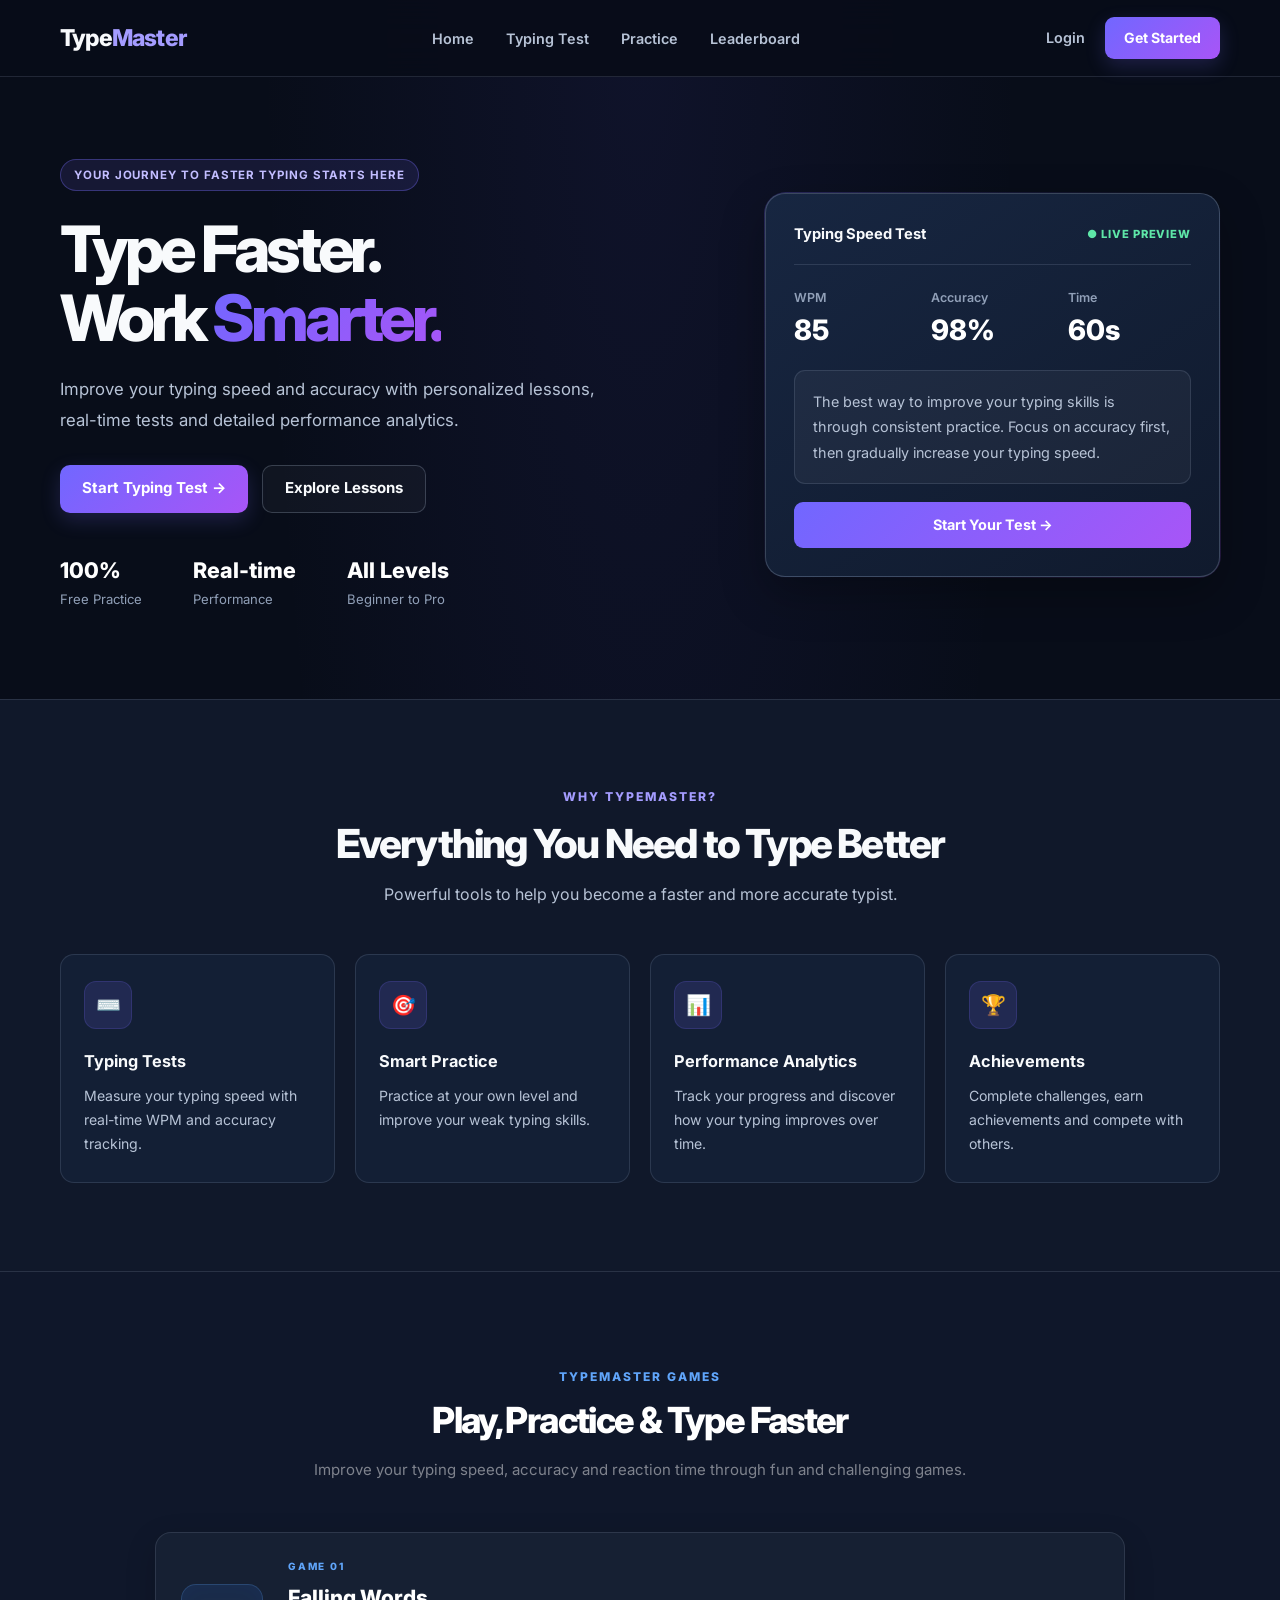
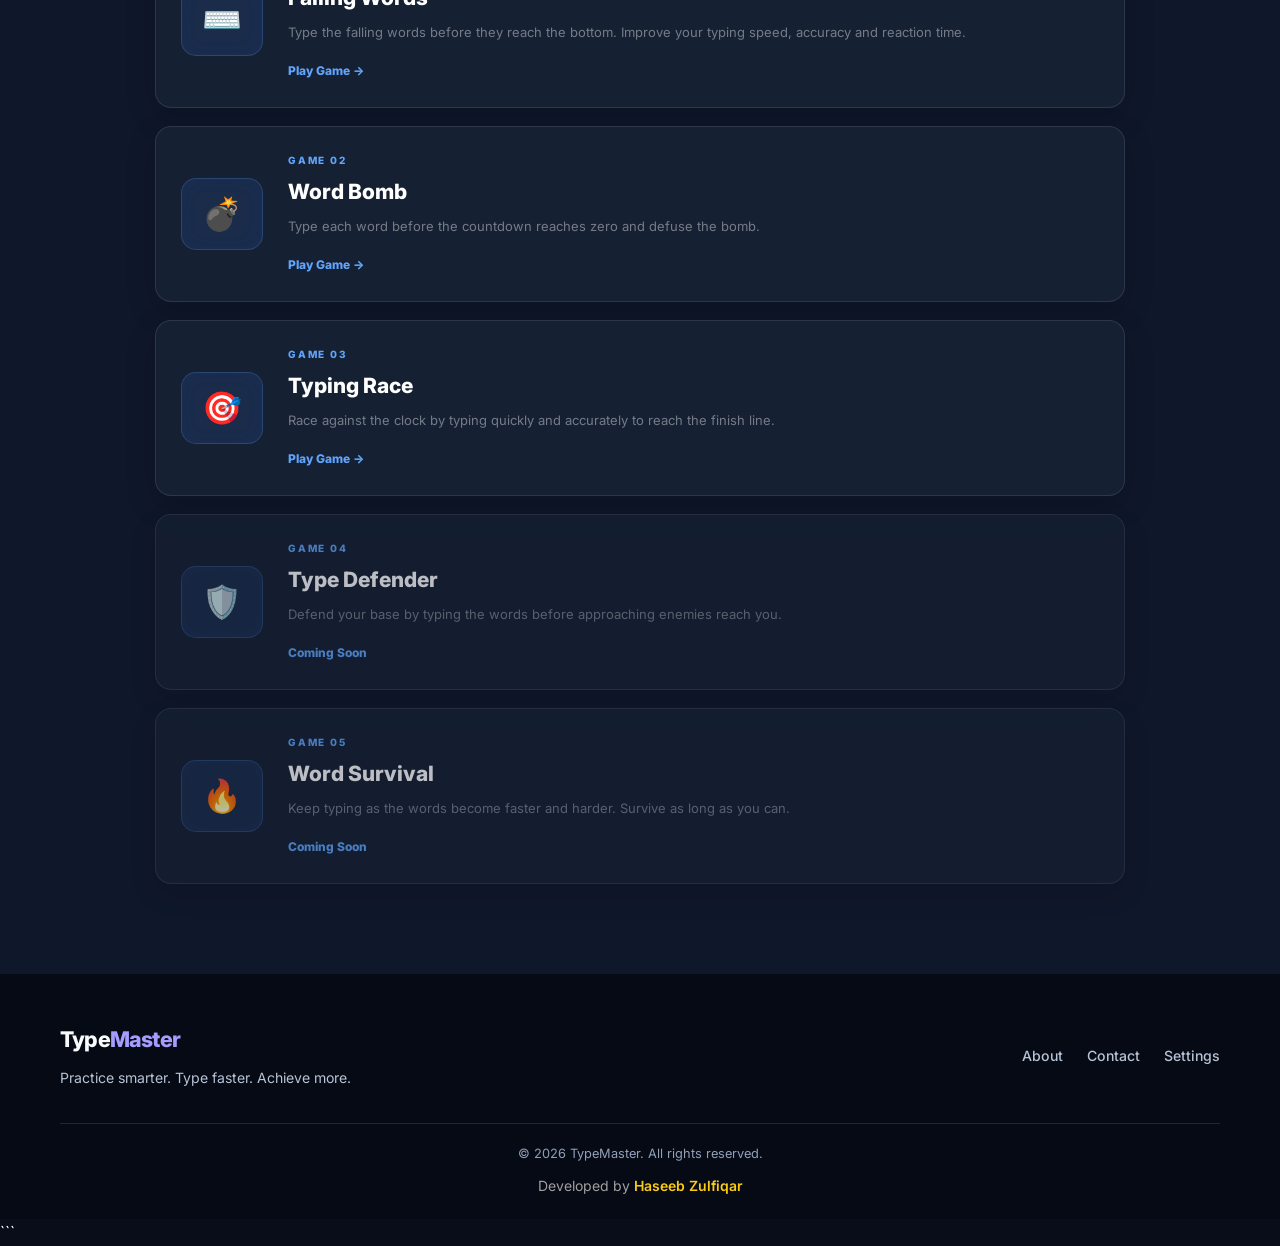
==== commit 549cca23: "Update website" ====
--- a/frontend/index.html
+++ b/frontend/index.html
@@ -29,7 +29,7 @@
                 <li><a href="index.html">Home</a></li>
                 <li><a href="pages/practice.html">Typing Test</a></li>
                 <li><a href="pages/lessons.html">Practice</a></li>
-                <li><a href="pages/dashboard.html">Dashboard</a></li>
+
                 <li><a href="pages/leaderboard.html">Leaderboard</a></li>
             </ul>
 
@@ -454,12 +454,7 @@
                 <a href="pages/contact.html">
                     Contact
                 </a>
-
-                <a href="pages/feedback.html">
-                    Feedback
-                </a>
-
-                <a href="pages/settings.html">
+<a href="pages/settings.html">
                     Settings
                 </a>
 
@@ -485,4 +480,5 @@
 
 </body>
 </html>
-```+```
+
--- a/frontend/css/style.css
+++ b/frontend/css/style.css
@@ -547,12 +547,28 @@
 @media (max-width: 760px) {
     .navbar {
         min-height: 68px;
-        gap: 16px;
+        gap: 12px;
+        flex-wrap: wrap;
+        justify-content: center;
     }
 
     .nav-links {
-        display: none;
-    }
+        display: flex;
+        flex-wrap: wrap;
+        justify-content: center;
+        gap: 10px 16px;
+        width: 100%;
+        order: 3;
+    }
+
+    .nav-links a {
+        font-size: 11px;
+    }
+
+    .nav-actions {
+        gap: 14px;
+    }
+
 
     .nav-actions {
         gap: 14px;
